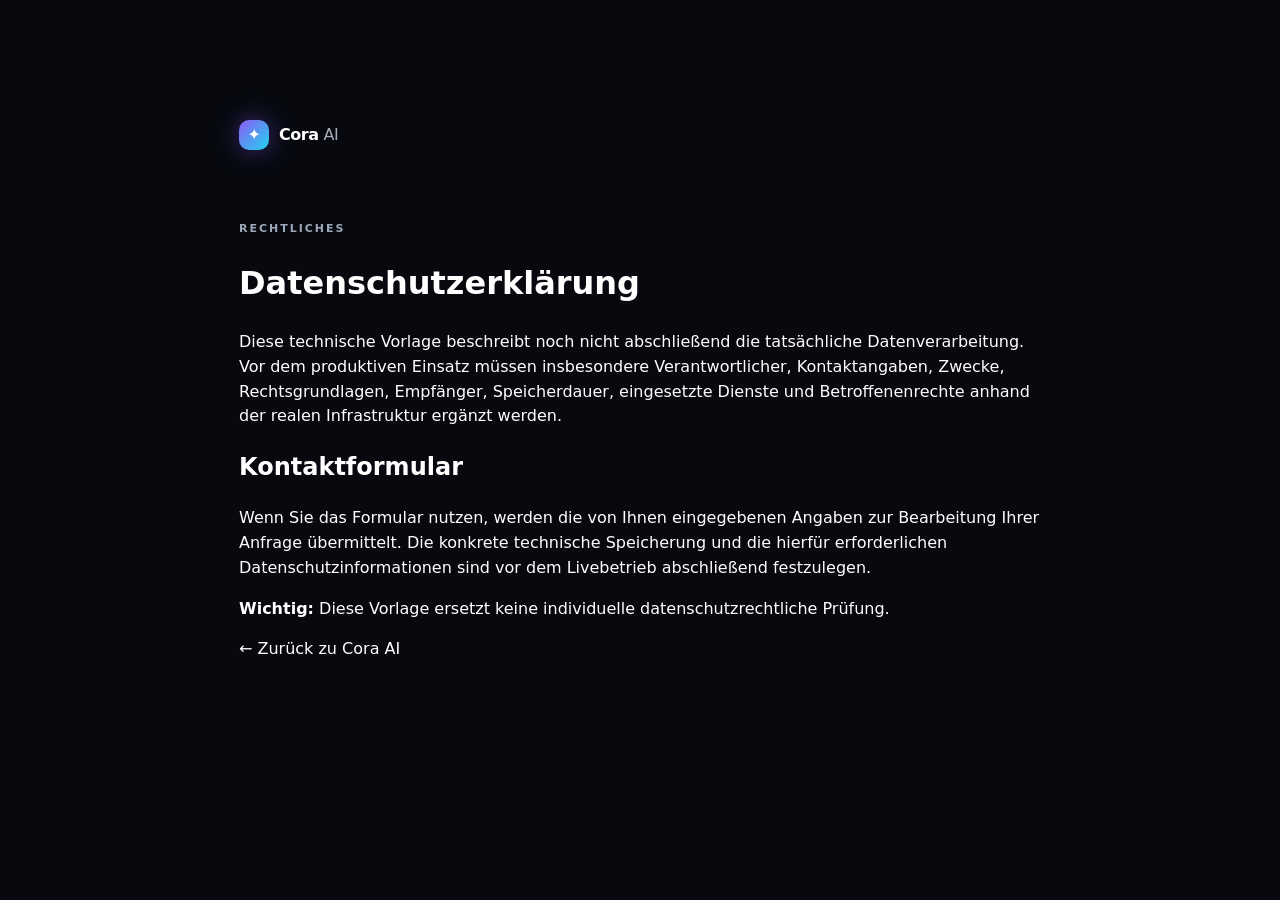
==== datenschutz.html @ 109e27de "Build Cora AI premium lead website" ====
<!doctype html><html lang="de"><head><meta charset="utf-8"><meta name="viewport" content="width=device-width,initial-scale=1"><title>Datenschutz — Cora AI</title><link rel="stylesheet" href="styles.css"></head><body><main class="section" style="color:#fff;max-width:850px"><a class="brand" href="index.html"><span class="brand-mark">✦</span><span>Cora <b>AI</b></span></a><div style="margin-top:70px"><div class="eyebrow">RECHTLICHES</div><h1>Datenschutzerklärung</h1><p>Diese technische Vorlage beschreibt noch nicht abschließend die tatsächliche Datenverarbeitung. Vor dem produktiven Einsatz müssen insbesondere Verantwortlicher, Kontaktangaben, Zwecke, Rechtsgrundlagen, Empfänger, Speicherdauer, eingesetzte Dienste und Betroffenenrechte anhand der realen Infrastruktur ergänzt werden.</p><h2>Kontaktformular</h2><p>Wenn Sie das Formular nutzen, werden die von Ihnen eingegebenen Angaben zur Bearbeitung Ihrer Anfrage übermittelt. Die konkrete technische Speicherung und die hierfür erforderlichen Datenschutzinformationen sind vor dem Livebetrieb abschließend festzulegen.</p><p><strong>Wichtig:</strong> Diese Vorlage ersetzt keine individuelle datenschutzrechtliche Prüfung.</p><p><a href="index.html">← Zurück zu Cora AI</a></p></div></main></body></html>
---- styles.css ----
:root{--bg:#07090f;--panel:#0d111a;--light:#f6f7f9;--text:#101217;--muted:#69707d;--white:#f8fafc;--purple:#7c5cff;--purple2:#a78bfa;--cyan:#22d3ee;--line:rgba(255,255,255,.1);--darkline:#e4e7ec;--radius:28px}*{box-sizing:border-box}html{scroll-behavior:smooth}body{margin:0;font-family:Inter,system-ui,sans-serif;color:var(--text);background:var(--bg);line-height:1.55}a{color:inherit;text-decoration:none}button,input,textarea,select{font:inherit}.ambient{position:fixed;width:520px;height:520px;border-radius:50%;filter:blur(120px);opacity:.16;pointer-events:none;z-index:-1}.ambient-a{background:#6d28d9;top:-260px;left:20%}.ambient-b{background:#0891b2;right:-300px;top:35%}.nav-wrap{position:fixed;top:18px;left:0;right:0;z-index:50;padding:0 20px}.nav{max-width:1180px;margin:auto;height:66px;border:1px solid rgba(255,255,255,.1);background:rgba(8,11,18,.72);backdrop-filter:blur(22px);border-radius:20px;padding:0 16px 0 20px;display:flex;align-items:center;justify-content:space-between;box-shadow:0 12px 40px rgba(0,0,0,.2)}.brand{display:flex;align-items:center;gap:10px;color:#fff;font-weight:700;letter-spacing:-.03em}.brand-mark{display:grid;place-items:center;width:30px;height:30px;border-radius:10px;background:linear-gradient(135deg,#8b5cf6,#22d3ee);color:#fff;box-shadow:0 0 24px rgba(124,92,255,.45)}.brand b{font-weight:400;color:#a5adbb}.nav-links{display:flex;gap:32px;color:#aab1bd;font-size:14px}.nav-links a:hover{color:#fff}.button{display:inline-flex;align-items:center;justify-content:center;gap:12px;border:0;border-radius:13px;padding:14px 20px;background:linear-gradient(135deg,#8b5cf6,#5b4cff);color:#fff;font-weight:600;cursor:pointer;box-shadow:0 8px 30px rgba(99,70,255,.25);transition:.2s transform,.2s box-shadow}.button:hover{transform:translateY(-2px);box-shadow:0 12px 35px rgba(99,70,255,.38)}.button-small{padding:10px 15px;font-size:13px}.button-ghost{background:transparent;border:1px solid rgba(255,255,255,.14);box-shadow:none}.button-dark{background:#11151e;box-shadow:none}.menu{display:none;background:none;border:0;color:#fff;font-size:24px}.mobile-nav{display:none;max-width:1180px;margin:8px auto 0;padding:15px;background:rgba(8,11,18,.94);border:1px solid var(--line);border-radius:18px}.mobile-nav a{display:block;color:#dbe1eb;padding:12px}.hero{min-height:850px;padding-top:175px;display:grid;grid-template-columns:1fr 1fr;gap:70px;align-items:center}.section{max-width:1180px;margin:auto;padding:120px 24px}.hero-copy{max-width:650px}.eyebrow{font-size:11px;font-weight:700;letter-spacing:.18em;color:#9ca7b7;margin-bottom:22px}.eyebrow.dark{color:#6b7280}.pulse{display:inline-block;width:7px;height:7px;border-radius:50%;background:#22d3ee;box-shadow:0 0 15px #22d3ee;margin-right:9px}.hero h1{font-size:clamp(48px,6.2vw,86px);line-height:.98;letter-spacing:-.065em;color:#f8fafc;margin:0}.hero h1 span,.section-intro h2 span,.dark-section h2 span,.security h2 span,.cta-section h2 span{background:linear-gradient(100deg,#fff 10%,#a78bfa 55%,#22d3ee);-webkit-background-clip:text;background-clip:text;color:transparent}.hero-lead{font-size:18px;color:#a9b1bf;max-width:610px;margin:28px 0}.cta-row{display:flex;gap:12px;flex-wrap:wrap}.micro-trust{display:flex;gap:12px;align-items:center;color:#707a8a;font-size:11px;margin-top:26px}.micro-trust i{width:3px;height:3px;border-radius:50%;background:#566070}.product-stage{position:relative;min-height:560px;display:grid;place-items:center}.browser{width:min(590px,100%);border:1px solid rgba(255,255,255,.14);border-radius:25px;background:#10141d;overflow:hidden;box-shadow:0 40px 100px rgba(0,0,0,.5),0 0 100px rgba(98,70,255,.1);transform:perspective(1200px) rotateY(-4deg) rotateX(2deg)}.browser-bar{height:44px;background:#151a24;border-bottom:1px solid var(--line);display:flex;align-items:center;gap:7px;padding:0 15px}.browser-bar>span{width:7px;height:7px;border-radius:50%;background:#596273}.browser-bar label{margin:auto;color:#6f7888;font-size:10px}.browser-bar em{font-size:7px;color:#34d399}.browser-body{height:490px;position:relative;background:radial-gradient(circle at 20% 20%,rgba(124,92,255,.12),transparent 35%),#0c1018}.site-placeholder{position:absolute;inset:0;padding:55px 38px;color:#e8ebf2}.site-placeholder small{font-size:8px;letter-spacing:.2em;color:#7f8999}.site-placeholder strong{display:block;font-size:35px;line-height:1.05;margin-top:20px;letter-spacing:-.05em}.site-placeholder p{color:#687385;font-size:12px}.chat-window{position:absolute;right:18px;bottom:18px;width:270px;background:#f9fafb;border-radius:18px;overflow:hidden;box-shadow:0 25px 50px rgba(0,0,0,.45)}.chat-head{height:55px;background:#fff;border-bottom:1px solid #e8eaf0;display:flex;align-items:center;padding:0 12px;gap:9px}.chat-head b{font-size:12px;display:block}.chat-head small{font-size:8px;color:#7c8492;display:block}.cora-avatar{width:29px;height:29px;border-radius:9px;display:grid;place-items:center;background:linear-gradient(135deg,#7c5cff,#06b6d4);color:#fff;font-size:12px}.online{margin-left:auto;width:7px;height:7px;border-radius:50%;background:#22c55e}.chat-body,.demo-messages{padding:13px;display:flex;flex-direction:column;gap:8px;min-height:190px}.msg{max-width:88%;padding:9px 11px;border-radius:11px;font-size:9px;line-height:1.45}.msg.cora{background:#f0efff;color:#29224c;align-self:flex-start}.msg.user{background:#111827;color:#fff;align-self:flex-end}.chat-input{margin:0 9px 9px;border:1px solid #e5e7eb;border-radius:10px;padding:8px 10px;color:#9aa1ad;font-size:8px}.chat-input span{float:right;color:#735cf8}.float-card{position:absolute;background:rgba(15,18,27,.9);border:1px solid rgba(255,255,255,.12);backdrop-filter:blur(15px);border-radius:15px;padding:11px 14px;color:#fff;box-shadow:0 15px 40px rgba(0,0,0,.25)}.float-card b,.float-card small{display:block}.float-card b{font-size:11px}.float-card small{font-size:8px;color:#8c96a6;margin-top:2px}.float-card span{position:absolute;right:9px;top:9px;color:#34d399;font-size:11px}.fc-one{left:-5px;bottom:110px}.fc-two{right:5px;top:80px}.ticker{height:72px;border-top:1px solid var(--line);border-bottom:1px solid var(--line);display:flex;align-items:center;justify-content:center;gap:30px;overflow:hidden;color:#798393;font-size:10px;letter-spacing:.14em;white-space:nowrap}.section-light{background:var(--light);max-width:none;padding-left:max(24px,calc((100vw - 1132px)/2));padding-right:max(24px,calc((100vw - 1132px)/2))}.section-intro{max-width:740px;margin-bottom:60px}.section-intro.center{text-align:center;margin-left:auto;margin-right:auto}.section-intro h2,.dark-section h2,.security h2,.cta-section h2{font-size:clamp(42px,5vw,68px);line-height:1.02;letter-spacing:-.06em;margin:0 0 22px}.section-intro p{font-size:17px;color:#6b7280;max-width:650px}.feature-grid{display:grid;grid-template-columns:repeat(3,1fr);gap:16px}.feature-card{background:#fff;border:1px solid #e6e8ed;border-radius:24px;padding:28px;min-height:245px;transition:.25s transform,.25s box-shadow}.feature-card:hover{transform:translateY(-5px);box-shadow:0 20px 50px rgba(20,25,35,.08)}.feature-large{grid-column:span 2}.feature-icon{width:38px;height:38px;border-radius:12px;background:#f0efff;color:#6952ee;display:grid;place-items:center;font-size:18px;margin-bottom:28px}.feature-card h3{margin:0 0 8px;font-size:18px;letter-spacing:-.03em}.feature-card p{margin:0;color:#717987;font-size:14px}.mini-chat{margin-top:30px;border-top:1px solid #eceef2;padding-top:16px;display:flex;gap:10px;align-items:center;font-size:10px;color:#89909c}.mini-purple{color:#654ff2}.dark-section{background:#07090f;color:#fff}.dark-section .section{text-align:center}.flow{display:grid;grid-template-columns:1fr 30px 1fr 30px 1fr 30px 1fr;align-items:center;margin-top:70px;text-align:left}.flow>div{border:1px solid var(--line);border-radius:20px;padding:25px;background:#0c1018;min-height:130px}.flow .active{border-color:rgba(124,92,255,.55);box-shadow:0 0 45px rgba(124,92,255,.12)}.flow small{display:block;color:#667080;font-size:10px}.flow b{display:block;font-size:17px;margin:12px 0 3px}.flow span{color:#737e8f;font-size:11px}.flow i{color:#566070;text-align:center;font-style:normal}.demo-box{background:#fff;border:1px solid #e3e6eb;border-radius:30px;display:grid;grid-template-columns:.8fr 1.2fr;overflow:hidden;box-shadow:0 30px 80px rgba(20,25,35,.08)}.demo-side{padding:50px;background:#0b0f17;color:#fff}.demo-label{font-size:10px;letter-spacing:.16em;color:#8d98a9}.demo-side h3{font-size:34px;letter-spacing:-.04em;margin:25px 0 10px}.demo-side p{color:#8892a2;font-size:14px}.presets{display:flex;flex-wrap:wrap;gap:8px;margin-top:30px}.presets button{background:#111722;border:1px solid #252d3a;color:#cdd3dd;border-radius:10px;padding:9px 11px;font-size:11px;cursor:pointer}.presets button:hover{border-color:#725cff}.demo-chat{display:flex;flex-direction:column;min-height:430px}.demo-chat .chat-head{height:70px}.demo-messages{flex:1;padding:25px}.demo-messages .msg{font-size:12px}.demo-chat form{display:flex;gap:8px;padding:15px;border-top:1px solid #e8eaf0}.demo-chat input{flex:1;border:1px solid #e0e3e8;border-radius:12px;padding:12px;outline:none}.demo-chat form button{border:0;border-radius:12px;background:#6c3cff;color:#fff;width:46px;cursor:pointer}.industry-grid{display:grid;grid-template-columns:repeat(4,1fr);border-top:1px solid #ddd}.industry-grid article{padding:28px 20px 28px 0;border-right:1px solid #ddd;margin-right:20px}.industry-grid article:last-child{border-right:0}.industry-grid span{font-size:10px;color:#8a919d}.industry-grid h3{font-size:17px;margin:40px 0 10px;letter-spacing:-.03em}.industry-grid p{font-size:13px;color:#737b87}.security{background:#eef0f5;max-width:none;padding-left:max(24px,calc((100vw - 1132px)/2));padding-right:max(24px,calc((100vw - 1132px)/2))}.security-panel{background:#090c13;border-radius:32px;color:#fff;padding:70px;display:grid;grid-template-columns:1fr 1fr;gap:80px;overflow:hidden;position:relative}.security-panel:after{content:"";position:absolute;width:400px;height:400px;background:#6949ff;filter:blur(150px);opacity:.14;right:-120px;bottom:-180px}.security h2{font-size:55px}.security p{color:#8c96a5;max-width:540px}.security-list{position:relative;z-index:1}.security-list div{display:grid;grid-template-columns:40px 1fr;column-gap:15px;border-bottom:1px solid var(--line);padding:18px 0}.security-list b{grid-row:span 2;color:#687384;font-size:10px}.security-list strong{font-size:14px}.security-list span{font-size:11px;color:#7e8999;margin-top:3px}.pricing-grid{display:grid;grid-template-columns:repeat(3,1fr);gap:16px}.price-card{position:relative;background:#fff;border:1px solid #e1e4e9;border-radius:25px;padding:30px;min-height:570px;display:flex;flex-direction:column}.price-card.featured{border-color:#7c5cff;box-shadow:0 20px 60px rgba(102,78,230,.12)}.popular{position:absolute;top:0;right:22px;transform:translateY(-50%);background:#6c3cff;color:#fff;border-radius:999px;padding:6px 10px;font-size:9px;font-weight:700;letter-spacing:.08em}.price-top{display:flex;justify-content:space-between;font-size:11px;font-weight:700;letter-spacing:.08em}.price-top em{font-style:normal;color:#8c94a1;font-size:9px}.price-card h3{font-size:20px;line-height:1.25;letter-spacing:-.04em;min-height:75px}.price{margin-top:22px}.price strong{font-size:40px;letter-spacing:-.05em}.price small{color:#78808d}.price.custom{font-size:30px;font-weight:700;margin-top:22px;letter-spacing:-.04em}.setup{font-size:11px;color:#777f8d;min-height:25px}.price-card ul{list-style:none;padding:10px 0 0;margin:0 0 30px;border-top:1px solid #eceef1;flex:1}.price-card li{font-size:12px;padding:7px 0;color:#5f6774}.price-card li:before{content:"✓";color:#6c3cff;margin-right:9px}.price-card .button{width:100%}.faq-section{max-width:none;padding-left:max(24px,calc((100vw - 850px)/2));padding-right:max(24px,calc((100vw - 850px)/2));background:#fff}.faq-list{border-top:1px solid #ddd}.faq-list details{border-bottom:1px solid #ddd}.faq-list summary{list-style:none;cursor:pointer;padding:23px 0;font-size:16px;font-weight:600;display:flex;justify-content:space-between}.faq-list summary::-webkit-details-marker{display:none}.faq-list summary span{font-weight:400;color:#7b8491}.faq-list p{max-width:700px;color:#69717d;font-size:14px;padding:0 0 24px;margin:0}.cta-section{padding:120px 24px;background:radial-gradient(circle at 50% 20%,rgba(124,92,255,.18),transparent 35%),#080b12;color:#fff}.cta-inner{max-width:850px;margin:auto;text-align:center}.cta-section p{color:#8e98a7;max-width:620px;margin:0 auto 35px}.lead-form{text-align:left;background:rgba(255,255,255,.045);border:1px solid var(--line);border-radius:28px;padding:28px;margin-top:45px}.form-grid{display:grid;grid-template-columns:1fr 1fr;gap:14px}.lead-form label{display:block;color:#b7bfcb;font-size:11px;font-weight:600}.lead-form input,.lead-form textarea,.lead-form select{width:100%;margin-top:7px;background:#0b0f17;border:1px solid #242b38;color:#fff;border-radius:11px;padding:12px;outline:none}.lead-form input:focus,.lead-form textarea:focus,.lead-form select:focus{border-color:#725cff}.lead-form textarea{resize:vertical}.lead-form>label{margin-top:14px}.form-bottom{display:flex;align-items:center;gap:18px;margin-top:18px}.form-bottom small{color:#727c8d;font-size:10px}.form-status{font-size:12px;margin:15px 0 0}.form-status.success{color:#5ee0a0}.form-status.error{color:#ff8b8b}footer{background:#07090f;color:#fff;border-top:1px solid var(--line);padding:60px 24px 25px}.footer-main,.footer-bottom{max-width:1132px;margin:auto}.footer-main{display:flex;justify-content:space-between;gap:50px}.footer-main p{color:#737d8c;font-size:12px;margin-top:18px}.footer-links{display:flex;gap:80px}.footer-links div{display:flex;flex-direction:column;gap:9px}.footer-links b{font-size:11px;color:#fff;margin-bottom:6px}.footer-links a{font-size:11px;color:#778190}.footer-bottom{border-top:1px solid var(--line);margin-top:55px;padding-top:18px;display:flex;justify-content:space-between;color:#606a79;font-size:10px}.stage-orbit{position:absolute;border:1px solid rgba(124,92,255,.15);border-radius:50%;width:570px;height:570px}.orbit-2{width:410px;height:410px;border-color:rgba(34,211,238,.08)}@media(max-width:900px){.nav-links,.nav>.button-small{display:none}.menu{display:block}.mobile-nav.open{display:block}.hero{grid-template-columns:1fr;padding-top:145px;gap:30px}.product-stage{min-height:500px}.feature-grid,.pricing-grid{grid-template-columns:1fr 1fr}.feature-large{grid-column:span 2}.flow{grid-template-columns:1fr 1fr;gap:12px}.flow i{display:none}.security-panel{grid-template-columns:1fr;padding:45px;gap:35px}.industry-grid{grid-template-columns:1fr 1fr}.demo-box{grid-template-columns:1fr}.footer-main{flex-direction:column}.footer-links{gap:50px}}@media(max-width:600px){.nav-wrap{top:10px;padding:0 10px}.nav{height:58px}.section{padding-top:80px;padding-bottom:80px}.hero{padding-top:125px;min-height:auto}.hero h1{font-size:48px}.hero-lead{font-size:16px}.micro-trust{flex-wrap:wrap}.product-stage{min-height:430px}.browser{transform:none}.browser-body{height:390px}.site-placeholder{padding:35px 22px}.site-placeholder strong{font-size:25px}.chat-window{width:220px;right:10px;bottom:10px}.float-card{display:none}.feature-grid,.pricing-grid,.industry-grid{grid-template-columns:1fr}.feature-large{grid-column:span 1}.flow{grid-template-columns:1fr}.flow>div{min-height:100px}.security-panel{padding:30px;border-radius:24px}.security h2{font-size:42px}.demo-side{padding:30px}.form-grid{grid-template-columns:1fr}.form-bottom{align-items:flex-start;flex-direction:column}.footer-links{display:grid;grid-template-columns:1fr 1fr;gap:30px}.footer-bottom{gap:20px;flex-direction:column}.ticker{justify-content:flex-start}.section-intro h2{font-size:43px}.price-card{min-height:530px}}
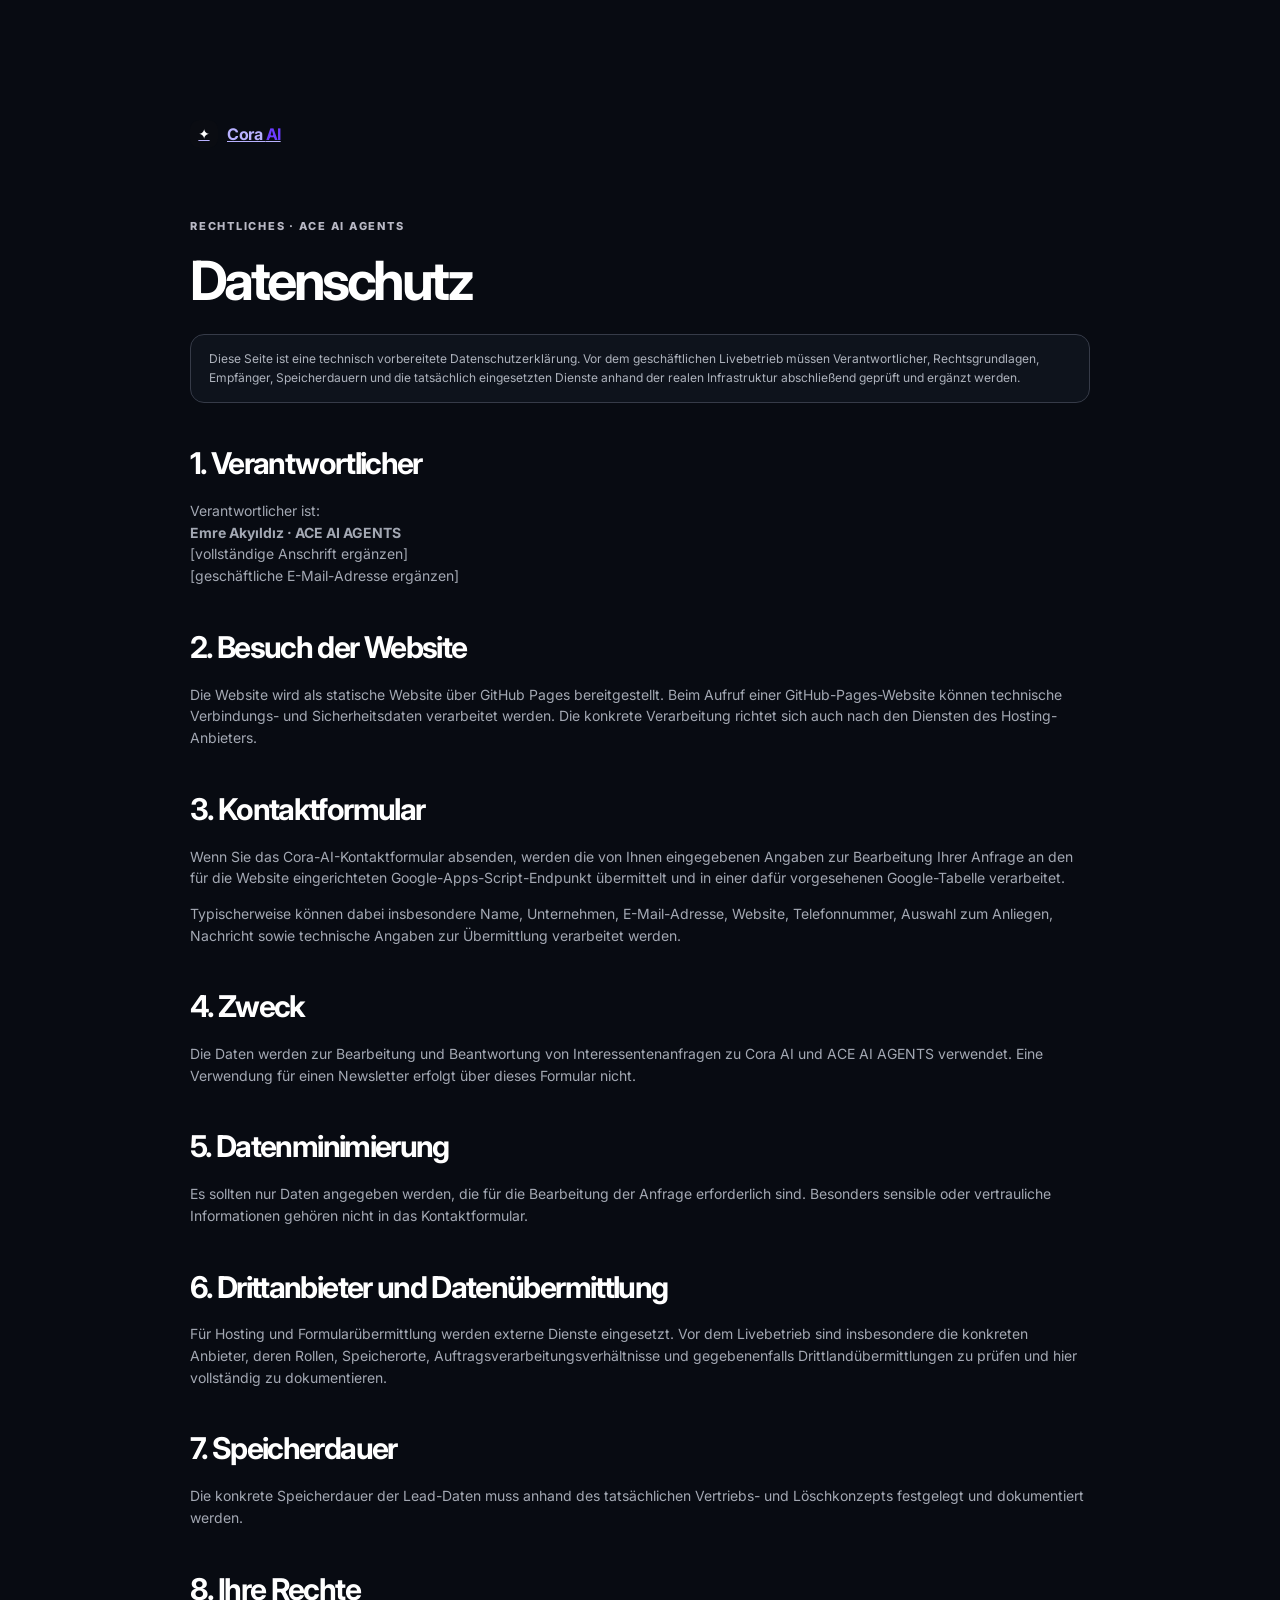
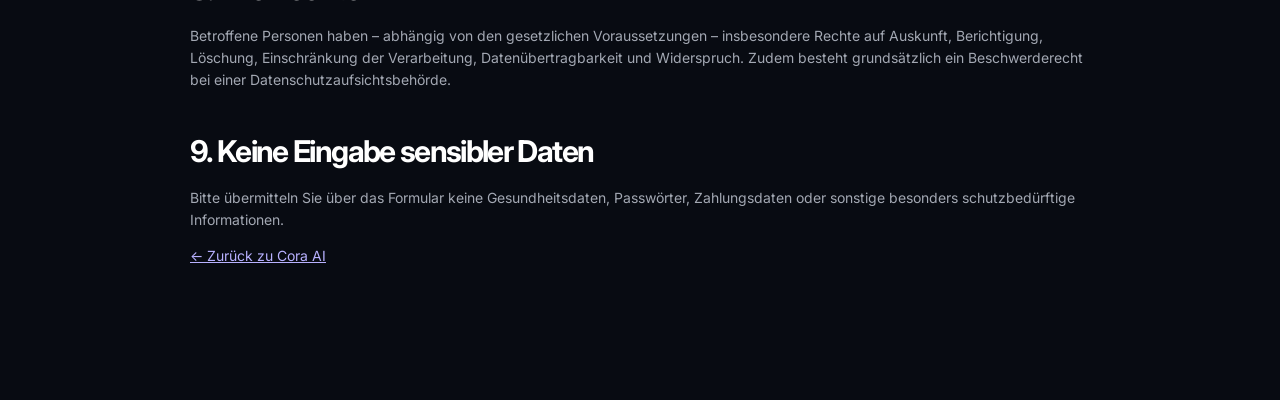
==== commit 698bfee0: "Strengthen legal information pages" ====
--- a/datenschutz.html
+++ b/datenschutz.html
@@ -1 +1 @@
-<!doctype html><html lang="de"><head><meta charset="utf-8"><meta name="viewport" content="width=device-width,initial-scale=1"><title>Datenschutz — Cora AI</title><link rel="stylesheet" href="styles.css"></head><body><main class="section" style="color:#fff;max-width:850px"><a class="brand" href="index.html"><span class="brand-mark">✦</span><span>Cora <b>AI</b></span></a><div style="margin-top:70px"><div class="eyebrow">RECHTLICHES</div><h1>Datenschutzerklärung</h1><p>Diese technische Vorlage beschreibt noch nicht abschließend die tatsächliche Datenverarbeitung. Vor dem produktiven Einsatz müssen insbesondere Verantwortlicher, Kontaktangaben, Zwecke, Rechtsgrundlagen, Empfänger, Speicherdauer, eingesetzte Dienste und Betroffenenrechte anhand der realen Infrastruktur ergänzt werden.</p><h2>Kontaktformular</h2><p>Wenn Sie das Formular nutzen, werden die von Ihnen eingegebenen Angaben zur Bearbeitung Ihrer Anfrage übermittelt. Die konkrete technische Speicherung und die hierfür erforderlichen Datenschutzinformationen sind vor dem Livebetrieb abschließend festzulegen.</p><p><strong>Wichtig:</strong> Diese Vorlage ersetzt keine individuelle datenschutzrechtliche Prüfung.</p><p><a href="index.html">← Zurück zu Cora AI</a></p></div></main></body></html>+<!doctype html><html lang="de"><head><meta charset="utf-8"><meta name="viewport" content="width=device-width,initial-scale=1"><meta name="robots" content="noindex"><title>Datenschutz — Cora AI</title><link rel="stylesheet" href="styles.css"></head><body class="legal-page"><main class="section"><a class="brand" href="index.html"><span class="brand-mark">✦</span><span>Cora <b>AI</b></span></a><div style="margin-top:70px"><div class="eyebrow">RECHTLICHES · ACE AI AGENTS</div><h1>Datenschutz</h1><div class="notice">Diese Seite ist eine technisch vorbereitete Datenschutzerklärung. Vor dem geschäftlichen Livebetrieb müssen Verantwortlicher, Rechtsgrundlagen, Empfänger, Speicherdauern und die tatsächlich eingesetzten Dienste anhand der realen Infrastruktur abschließend geprüft und ergänzt werden.</div><h2>1. Verantwortlicher</h2><p>Verantwortlicher ist:<br><strong>Emre Akyıldız · ACE AI AGENTS</strong><br>[vollständige Anschrift ergänzen]<br>[geschäftliche E-Mail-Adresse ergänzen]</p><h2>2. Besuch der Website</h2><p>Die Website wird als statische Website über GitHub Pages bereitgestellt. Beim Aufruf einer GitHub-Pages-Website können technische Verbindungs- und Sicherheitsdaten verarbeitet werden. Die konkrete Verarbeitung richtet sich auch nach den Diensten des Hosting-Anbieters.</p><h2>3. Kontaktformular</h2><p>Wenn Sie das Cora-AI-Kontaktformular absenden, werden die von Ihnen eingegebenen Angaben zur Bearbeitung Ihrer Anfrage an den für die Website eingerichteten Google-Apps-Script-Endpunkt übermittelt und in einer dafür vorgesehenen Google-Tabelle verarbeitet.</p><p>Typischerweise können dabei insbesondere Name, Unternehmen, E-Mail-Adresse, Website, Telefonnummer, Auswahl zum Anliegen, Nachricht sowie technische Angaben zur Übermittlung verarbeitet werden.</p><h2>4. Zweck</h2><p>Die Daten werden zur Bearbeitung und Beantwortung von Interessentenanfragen zu Cora AI und ACE AI AGENTS verwendet. Eine Verwendung für einen Newsletter erfolgt über dieses Formular nicht.</p><h2>5. Datenminimierung</h2><p>Es sollten nur Daten angegeben werden, die für die Bearbeitung der Anfrage erforderlich sind. Besonders sensible oder vertrauliche Informationen gehören nicht in das Kontaktformular.</p><h2>6. Drittanbieter und Datenübermittlung</h2><p>Für Hosting und Formularübermittlung werden externe Dienste eingesetzt. Vor dem Livebetrieb sind insbesondere die konkreten Anbieter, deren Rollen, Speicherorte, Auftragsverarbeitungsverhältnisse und gegebenenfalls Drittlandübermittlungen zu prüfen und hier vollständig zu dokumentieren.</p><h2>7. Speicherdauer</h2><p>Die konkrete Speicherdauer der Lead-Daten muss anhand des tatsächlichen Vertriebs- und Löschkonzepts festgelegt und dokumentiert werden.</p><h2>8. Ihre Rechte</h2><p>Betroffene Personen haben – abhängig von den gesetzlichen Voraussetzungen – insbesondere Rechte auf Auskunft, Berichtigung, Löschung, Einschränkung der Verarbeitung, Datenübertragbarkeit und Widerspruch. Zudem besteht grundsätzlich ein Beschwerderecht bei einer Datenschutzaufsichtsbehörde.</p><h2>9. Keine Eingabe sensibler Daten</h2><p>Bitte übermitteln Sie über das Formular keine Gesundheitsdaten, Passwörter, Zahlungsdaten oder sonstige besonders schutzbedürftige Informationen.</p><p><a href="index.html">← Zurück zu Cora AI</a></p></div></main></body></html>
--- a/styles.css
+++ b/styles.css
@@ -1 +1,6 @@
-:root{--bg:#07090f;--panel:#0d111a;--light:#f6f7f9;--text:#101217;--muted:#69707d;--white:#f8fafc;--purple:#7c5cff;--purple2:#a78bfa;--cyan:#22d3ee;--line:rgba(255,255,255,.1);--darkline:#e4e7ec;--radius:28px}*{box-sizing:border-box}html{scroll-behavior:smooth}body{margin:0;font-family:Inter,system-ui,sans-serif;color:var(--text);background:var(--bg);line-height:1.55}a{color:inherit;text-decoration:none}button,input,textarea,select{font:inherit}.ambient{position:fixed;width:520px;height:520px;border-radius:50%;filter:blur(120px);opacity:.16;pointer-events:none;z-index:-1}.ambient-a{background:#6d28d9;top:-260px;left:20%}.ambient-b{background:#0891b2;right:-300px;top:35%}.nav-wrap{position:fixed;top:18px;left:0;right:0;z-index:50;padding:0 20px}.nav{max-width:1180px;margin:auto;height:66px;border:1px solid rgba(255,255,255,.1);background:rgba(8,11,18,.72);backdrop-filter:blur(22px);border-radius:20px;padding:0 16px 0 20px;display:flex;align-items:center;justify-content:space-between;box-shadow:0 12px 40px rgba(0,0,0,.2)}.brand{display:flex;align-items:center;gap:10px;color:#fff;font-weight:700;letter-spacing:-.03em}.brand-mark{display:grid;place-items:center;width:30px;height:30px;border-radius:10px;background:linear-gradient(135deg,#8b5cf6,#22d3ee);color:#fff;box-shadow:0 0 24px rgba(124,92,255,.45)}.brand b{font-weight:400;color:#a5adbb}.nav-links{display:flex;gap:32px;color:#aab1bd;font-size:14px}.nav-links a:hover{color:#fff}.button{display:inline-flex;align-items:center;justify-content:center;gap:12px;border:0;border-radius:13px;padding:14px 20px;background:linear-gradient(135deg,#8b5cf6,#5b4cff);color:#fff;font-weight:600;cursor:pointer;box-shadow:0 8px 30px rgba(99,70,255,.25);transition:.2s transform,.2s box-shadow}.button:hover{transform:translateY(-2px);box-shadow:0 12px 35px rgba(99,70,255,.38)}.button-small{padding:10px 15px;font-size:13px}.button-ghost{background:transparent;border:1px solid rgba(255,255,255,.14);box-shadow:none}.button-dark{background:#11151e;box-shadow:none}.menu{display:none;background:none;border:0;color:#fff;font-size:24px}.mobile-nav{display:none;max-width:1180px;margin:8px auto 0;padding:15px;background:rgba(8,11,18,.94);border:1px solid var(--line);border-radius:18px}.mobile-nav a{display:block;color:#dbe1eb;padding:12px}.hero{min-height:850px;padding-top:175px;display:grid;grid-template-columns:1fr 1fr;gap:70px;align-items:center}.section{max-width:1180px;margin:auto;padding:120px 24px}.hero-copy{max-width:650px}.eyebrow{font-size:11px;font-weight:700;letter-spacing:.18em;color:#9ca7b7;margin-bottom:22px}.eyebrow.dark{color:#6b7280}.pulse{display:inline-block;width:7px;height:7px;border-radius:50%;background:#22d3ee;box-shadow:0 0 15px #22d3ee;margin-right:9px}.hero h1{font-size:clamp(48px,6.2vw,86px);line-height:.98;letter-spacing:-.065em;color:#f8fafc;margin:0}.hero h1 span,.section-intro h2 span,.dark-section h2 span,.security h2 span,.cta-section h2 span{background:linear-gradient(100deg,#fff 10%,#a78bfa 55%,#22d3ee);-webkit-background-clip:text;background-clip:text;color:transparent}.hero-lead{font-size:18px;color:#a9b1bf;max-width:610px;margin:28px 0}.cta-row{display:flex;gap:12px;flex-wrap:wrap}.micro-trust{display:flex;gap:12px;align-items:center;color:#707a8a;font-size:11px;margin-top:26px}.micro-trust i{width:3px;height:3px;border-radius:50%;background:#566070}.product-stage{position:relative;min-height:560px;display:grid;place-items:center}.browser{width:min(590px,100%);border:1px solid rgba(255,255,255,.14);border-radius:25px;background:#10141d;overflow:hidden;box-shadow:0 40px 100px rgba(0,0,0,.5),0 0 100px rgba(98,70,255,.1);transform:perspective(1200px) rotateY(-4deg) rotateX(2deg)}.browser-bar{height:44px;background:#151a24;border-bottom:1px solid var(--line);display:flex;align-items:center;gap:7px;padding:0 15px}.browser-bar>span{width:7px;height:7px;border-radius:50%;background:#596273}.browser-bar label{margin:auto;color:#6f7888;font-size:10px}.browser-bar em{font-size:7px;color:#34d399}.browser-body{height:490px;position:relative;background:radial-gradient(circle at 20% 20%,rgba(124,92,255,.12),transparent 35%),#0c1018}.site-placeholder{position:absolute;inset:0;padding:55px 38px;color:#e8ebf2}.site-placeholder small{font-size:8px;letter-spacing:.2em;color:#7f8999}.site-placeholder strong{display:block;font-size:35px;line-height:1.05;margin-top:20px;letter-spacing:-.05em}.site-placeholder p{color:#687385;font-size:12px}.chat-window{position:absolute;right:18px;bottom:18px;width:270px;background:#f9fafb;border-radius:18px;overflow:hidden;box-shadow:0 25px 50px rgba(0,0,0,.45)}.chat-head{height:55px;background:#fff;border-bottom:1px solid #e8eaf0;display:flex;align-items:center;padding:0 12px;gap:9px}.chat-head b{font-size:12px;display:block}.chat-head small{font-size:8px;color:#7c8492;display:block}.cora-avatar{width:29px;height:29px;border-radius:9px;display:grid;place-items:center;background:linear-gradient(135deg,#7c5cff,#06b6d4);color:#fff;font-size:12px}.online{margin-left:auto;width:7px;height:7px;border-radius:50%;background:#22c55e}.chat-body,.demo-messages{padding:13px;display:flex;flex-direction:column;gap:8px;min-height:190px}.msg{max-width:88%;padding:9px 11px;border-radius:11px;font-size:9px;line-height:1.45}.msg.cora{background:#f0efff;color:#29224c;align-self:flex-start}.msg.user{background:#111827;color:#fff;align-self:flex-end}.chat-input{margin:0 9px 9px;border:1px solid #e5e7eb;border-radius:10px;padding:8px 10px;color:#9aa1ad;font-size:8px}.chat-input span{float:right;color:#735cf8}.float-card{position:absolute;background:rgba(15,18,27,.9);border:1px solid rgba(255,255,255,.12);backdrop-filter:blur(15px);border-radius:15px;padding:11px 14px;color:#fff;box-shadow:0 15px 40px rgba(0,0,0,.25)}.float-card b,.float-card small{display:block}.float-card b{font-size:11px}.float-card small{font-size:8px;color:#8c96a6;margin-top:2px}.float-card span{position:absolute;right:9px;top:9px;color:#34d399;font-size:11px}.fc-one{left:-5px;bottom:110px}.fc-two{right:5px;top:80px}.ticker{height:72px;border-top:1px solid var(--line);border-bottom:1px solid var(--line);display:flex;align-items:center;justify-content:center;gap:30px;overflow:hidden;color:#798393;font-size:10px;letter-spacing:.14em;white-space:nowrap}.section-light{background:var(--light);max-width:none;padding-left:max(24px,calc((100vw - 1132px)/2));padding-right:max(24px,calc((100vw - 1132px)/2))}.section-intro{max-width:740px;margin-bottom:60px}.section-intro.center{text-align:center;margin-left:auto;margin-right:auto}.section-intro h2,.dark-section h2,.security h2,.cta-section h2{font-size:clamp(42px,5vw,68px);line-height:1.02;letter-spacing:-.06em;margin:0 0 22px}.section-intro p{font-size:17px;color:#6b7280;max-width:650px}.feature-grid{display:grid;grid-template-columns:repeat(3,1fr);gap:16px}.feature-card{background:#fff;border:1px solid #e6e8ed;border-radius:24px;padding:28px;min-height:245px;transition:.25s transform,.25s box-shadow}.feature-card:hover{transform:translateY(-5px);box-shadow:0 20px 50px rgba(20,25,35,.08)}.feature-large{grid-column:span 2}.feature-icon{width:38px;height:38px;border-radius:12px;background:#f0efff;color:#6952ee;display:grid;place-items:center;font-size:18px;margin-bottom:28px}.feature-card h3{margin:0 0 8px;font-size:18px;letter-spacing:-.03em}.feature-card p{margin:0;color:#717987;font-size:14px}.mini-chat{margin-top:30px;border-top:1px solid #eceef2;padding-top:16px;display:flex;gap:10px;align-items:center;font-size:10px;color:#89909c}.mini-purple{color:#654ff2}.dark-section{background:#07090f;color:#fff}.dark-section .section{text-align:center}.flow{display:grid;grid-template-columns:1fr 30px 1fr 30px 1fr 30px 1fr;align-items:center;margin-top:70px;text-align:left}.flow>div{border:1px solid var(--line);border-radius:20px;padding:25px;background:#0c1018;min-height:130px}.flow .active{border-color:rgba(124,92,255,.55);box-shadow:0 0 45px rgba(124,92,255,.12)}.flow small{display:block;color:#667080;font-size:10px}.flow b{display:block;font-size:17px;margin:12px 0 3px}.flow span{color:#737e8f;font-size:11px}.flow i{color:#566070;text-align:center;font-style:normal}.demo-box{background:#fff;border:1px solid #e3e6eb;border-radius:30px;display:grid;grid-template-columns:.8fr 1.2fr;overflow:hidden;box-shadow:0 30px 80px rgba(20,25,35,.08)}.demo-side{padding:50px;background:#0b0f17;color:#fff}.demo-label{font-size:10px;letter-spacing:.16em;color:#8d98a9}.demo-side h3{font-size:34px;letter-spacing:-.04em;margin:25px 0 10px}.demo-side p{color:#8892a2;font-size:14px}.presets{display:flex;flex-wrap:wrap;gap:8px;margin-top:30px}.presets button{background:#111722;border:1px solid #252d3a;color:#cdd3dd;border-radius:10px;padding:9px 11px;font-size:11px;cursor:pointer}.presets button:hover{border-color:#725cff}.demo-chat{display:flex;flex-direction:column;min-height:430px}.demo-chat .chat-head{height:70px}.demo-messages{flex:1;padding:25px}.demo-messages .msg{font-size:12px}.demo-chat form{display:flex;gap:8px;padding:15px;border-top:1px solid #e8eaf0}.demo-chat input{flex:1;border:1px solid #e0e3e8;border-radius:12px;padding:12px;outline:none}.demo-chat form button{border:0;border-radius:12px;background:#6c3cff;color:#fff;width:46px;cursor:pointer}.industry-grid{display:grid;grid-template-columns:repeat(4,1fr);border-top:1px solid #ddd}.industry-grid article{padding:28px 20px 28px 0;border-right:1px solid #ddd;margin-right:20px}.industry-grid article:last-child{border-right:0}.industry-grid span{font-size:10px;color:#8a919d}.industry-grid h3{font-size:17px;margin:40px 0 10px;letter-spacing:-.03em}.industry-grid p{font-size:13px;color:#737b87}.security{background:#eef0f5;max-width:none;padding-left:max(24px,calc((100vw - 1132px)/2));padding-right:max(24px,calc((100vw - 1132px)/2))}.security-panel{background:#090c13;border-radius:32px;color:#fff;padding:70px;display:grid;grid-template-columns:1fr 1fr;gap:80px;overflow:hidden;position:relative}.security-panel:after{content:"";position:absolute;width:400px;height:400px;background:#6949ff;filter:blur(150px);opacity:.14;right:-120px;bottom:-180px}.security h2{font-size:55px}.security p{color:#8c96a5;max-width:540px}.security-list{position:relative;z-index:1}.security-list div{display:grid;grid-template-columns:40px 1fr;column-gap:15px;border-bottom:1px solid var(--line);padding:18px 0}.security-list b{grid-row:span 2;color:#687384;font-size:10px}.security-list strong{font-size:14px}.security-list span{font-size:11px;color:#7e8999;margin-top:3px}.pricing-grid{display:grid;grid-template-columns:repeat(3,1fr);gap:16px}.price-card{position:relative;background:#fff;border:1px solid #e1e4e9;border-radius:25px;padding:30px;min-height:570px;display:flex;flex-direction:column}.price-card.featured{border-color:#7c5cff;box-shadow:0 20px 60px rgba(102,78,230,.12)}.popular{position:absolute;top:0;right:22px;transform:translateY(-50%);background:#6c3cff;color:#fff;border-radius:999px;padding:6px 10px;font-size:9px;font-weight:700;letter-spacing:.08em}.price-top{display:flex;justify-content:space-between;font-size:11px;font-weight:700;letter-spacing:.08em}.price-top em{font-style:normal;color:#8c94a1;font-size:9px}.price-card h3{font-size:20px;line-height:1.25;letter-spacing:-.04em;min-height:75px}.price{margin-top:22px}.price strong{font-size:40px;letter-spacing:-.05em}.price small{color:#78808d}.price.custom{font-size:30px;font-weight:700;margin-top:22px;letter-spacing:-.04em}.setup{font-size:11px;color:#777f8d;min-height:25px}.price-card ul{list-style:none;padding:10px 0 0;margin:0 0 30px;border-top:1px solid #eceef1;flex:1}.price-card li{font-size:12px;padding:7px 0;color:#5f6774}.price-card li:before{content:"✓";color:#6c3cff;margin-right:9px}.price-card .button{width:100%}.faq-section{max-width:none;padding-left:max(24px,calc((100vw - 850px)/2));padding-right:max(24px,calc((100vw - 850px)/2));background:#fff}.faq-list{border-top:1px solid #ddd}.faq-list details{border-bottom:1px solid #ddd}.faq-list summary{list-style:none;cursor:pointer;padding:23px 0;font-size:16px;font-weight:600;display:flex;justify-content:space-between}.faq-list summary::-webkit-details-marker{display:none}.faq-list summary span{font-weight:400;color:#7b8491}.faq-list p{max-width:700px;color:#69717d;font-size:14px;padding:0 0 24px;margin:0}.cta-section{padding:120px 24px;background:radial-gradient(circle at 50% 20%,rgba(124,92,255,.18),transparent 35%),#080b12;color:#fff}.cta-inner{max-width:850px;margin:auto;text-align:center}.cta-section p{color:#8e98a7;max-width:620px;margin:0 auto 35px}.lead-form{text-align:left;background:rgba(255,255,255,.045);border:1px solid var(--line);border-radius:28px;padding:28px;margin-top:45px}.form-grid{display:grid;grid-template-columns:1fr 1fr;gap:14px}.lead-form label{display:block;color:#b7bfcb;font-size:11px;font-weight:600}.lead-form input,.lead-form textarea,.lead-form select{width:100%;margin-top:7px;background:#0b0f17;border:1px solid #242b38;color:#fff;border-radius:11px;padding:12px;outline:none}.lead-form input:focus,.lead-form textarea:focus,.lead-form select:focus{border-color:#725cff}.lead-form textarea{resize:vertical}.lead-form>label{margin-top:14px}.form-bottom{display:flex;align-items:center;gap:18px;margin-top:18px}.form-bottom small{color:#727c8d;font-size:10px}.form-status{font-size:12px;margin:15px 0 0}.form-status.success{color:#5ee0a0}.form-status.error{color:#ff8b8b}footer{background:#07090f;color:#fff;border-top:1px solid var(--line);padding:60px 24px 25px}.footer-main,.footer-bottom{max-width:1132px;margin:auto}.footer-main{display:flex;justify-content:space-between;gap:50px}.footer-main p{color:#737d8c;font-size:12px;margin-top:18px}.footer-links{display:flex;gap:80px}.footer-links div{display:flex;flex-direction:column;gap:9px}.footer-links b{font-size:11px;color:#fff;margin-bottom:6px}.footer-links a{font-size:11px;color:#778190}.footer-bottom{border-top:1px solid var(--line);margin-top:55px;padding-top:18px;display:flex;justify-content:space-between;color:#606a79;font-size:10px}.stage-orbit{position:absolute;border:1px solid rgba(124,92,255,.15);border-radius:50%;width:570px;height:570px}.orbit-2{width:410px;height:410px;border-color:rgba(34,211,238,.08)}@media(max-width:900px){.nav-links,.nav>.button-small{display:none}.menu{display:block}.mobile-nav.open{display:block}.hero{grid-template-columns:1fr;padding-top:145px;gap:30px}.product-stage{min-height:500px}.feature-grid,.pricing-grid{grid-template-columns:1fr 1fr}.feature-large{grid-column:span 2}.flow{grid-template-columns:1fr 1fr;gap:12px}.flow i{display:none}.security-panel{grid-template-columns:1fr;padding:45px;gap:35px}.industry-grid{grid-template-columns:1fr 1fr}.demo-box{grid-template-columns:1fr}.footer-main{flex-direction:column}.footer-links{gap:50px}}@media(max-width:600px){.nav-wrap{top:10px;padding:0 10px}.nav{height:58px}.section{padding-top:80px;padding-bottom:80px}.hero{padding-top:125px;min-height:auto}.hero h1{font-size:48px}.hero-lead{font-size:16px}.micro-trust{flex-wrap:wrap}.product-stage{min-height:430px}.browser{transform:none}.browser-body{height:390px}.site-placeholder{padding:35px 22px}.site-placeholder strong{font-size:25px}.chat-window{width:220px;right:10px;bottom:10px}.float-card{display:none}.feature-grid,.pricing-grid,.industry-grid{grid-template-columns:1fr}.feature-large{grid-column:span 1}.flow{grid-template-columns:1fr}.flow>div{min-height:100px}.security-panel{padding:30px;border-radius:24px}.security h2{font-size:42px}.demo-side{padding:30px}.form-grid{grid-template-columns:1fr}.form-bottom{align-items:flex-start;flex-direction:column}.footer-links{display:grid;grid-template-columns:1fr 1fr;gap:30px}.footer-bottom{gap:20px;flex-direction:column}.ticker{justify-content:flex-start}.section-intro h2{font-size:43px}.price-card{min-height:530px}}
+@import url('https://fonts.googleapis.com/css2?family=Inter:wght@400;500;600;700;800&display=swap');
+:root{--bg:#07090f;--panel:#0d111a;--text:#0b0d12;--muted:#626977;--line:#e8e9ee;--purple:#6c3cff;--purple2:#4c21d5;--white:#fff;--radius:24px;--shadow:0 20px 60px rgba(16,18,30,.10)}
+*{box-sizing:border-box}html{scroll-behavior:smooth}body{margin:0;font-family:Inter,system-ui,-apple-system,BlinkMacSystemFont,"Segoe UI",sans-serif;color:var(--text);background:#fff;line-height:1.55;-webkit-font-smoothing:antialiased}a{color:inherit;text-decoration:none}button,input,textarea,select{font:inherit}button{cursor:pointer}img,svg{max-width:100%}.section{width:min(1180px,calc(100% - 40px));margin:auto;padding:120px 0}.section-light{background:#fff}.nav-wrap{position:sticky;top:0;z-index:100;padding:14px 20px;background:rgba(255,255,255,.82);backdrop-filter:blur(18px);border-bottom:1px solid rgba(12,14,20,.07)}.nav{width:min(1180px,100%);margin:auto;display:flex;align-items:center;gap:28px}.brand{display:inline-flex;align-items:center;gap:9px;font-weight:700;letter-spacing:-.03em}.brand b{color:var(--purple)}.brand-mark{display:grid;place-items:center;width:28px;height:28px;border-radius:9px;background:#0a0c12;color:#fff;font-size:14px}.nav-links{display:flex;gap:26px;margin-left:auto;color:#555b67;font-size:14px}.nav-links a:hover,.footer-links a:hover{color:var(--purple)}.button{display:inline-flex;align-items:center;justify-content:center;gap:10px;border:0;border-radius:13px;padding:14px 19px;background:var(--purple);color:#fff;font-weight:700;box-shadow:0 8px 24px rgba(108,60,255,.22);transition:.2s transform,.2s box-shadow,.2s background}.button:hover{transform:translateY(-2px);background:#5d2ef2;box-shadow:0 12px 28px rgba(108,60,255,.28)}.button-small{padding:10px 14px;font-size:13px}.button-ghost{background:#fff;color:#171923;border:1px solid #dedfe6;box-shadow:none}.button-dark{background:#10131a;box-shadow:none}.button-dark:hover{background:#1a1e28}.menu{display:none;margin-left:auto;border:0;background:transparent;font-size:24px}.mobile-nav{display:none}.hero{min-height:720px;display:grid;grid-template-columns:1fr 1.05fr;align-items:center;gap:55px;padding-top:90px;overflow:hidden}.ambient{position:fixed;pointer-events:none;border-radius:50%;filter:blur(80px);opacity:.14;z-index:-1}.ambient-a{width:340px;height:340px;background:#6c3cff;right:5%;top:10%}.ambient-b{width:260px;height:260px;background:#06b6d4;left:0;top:55%}.eyebrow{font-size:11px;letter-spacing:.16em;font-weight:800;color:#b9b9c5;margin-bottom:18px}.eyebrow.dark{color:#6c3cff}.pulse{display:inline-block;width:7px;height:7px;background:#55d98a;border-radius:50%;margin-right:8px;box-shadow:0 0 0 5px rgba(85,217,138,.12)}h1,h2,h3,p{margin-top:0}h1{font-size:clamp(46px,6vw,78px);line-height:1.02;letter-spacing:-.065em;margin-bottom:26px}h1 span,h2 span{color:var(--purple)}.hero-lead{max-width:620px;color:#5e6470;font-size:18px;line-height:1.7}.cta-row{display:flex;gap:12px;flex-wrap:wrap;margin:32px 0}.micro-trust{display:flex;align-items:center;gap:11px;flex-wrap:wrap;color:#7b818d;font-size:12px}.micro-trust i{width:3px;height:3px;border-radius:50%;background:#b6bac2}.product-stage{position:relative;min-height:530px;display:grid;place-items:center}.browser{width:min(610px,100%);border:1px solid #dedfe5;border-radius:22px;background:#fff;box-shadow:0 35px 90px rgba(30,28,60,.18);overflow:hidden;transform:rotate(1deg);position:relative;z-index:2}.browser-bar{height:42px;border-bottom:1px solid #eeeef2;display:flex;align-items:center;gap:6px;padding:0 15px;color:#9a9eaa;font-size:10px}.browser-bar>span{width:7px;height:7px;border-radius:50%;background:#d6d8df}.browser-bar label{margin:auto}.browser-bar em{font-style:normal;color:#bbb}.browser-body{height:410px;background:linear-gradient(135deg,#f8f9fb,#eef0f5);position:relative;padding:45px 36px}.site-placeholder{color:#171923}.site-placeholder small{font-size:8px;letter-spacing:.16em;color:#7a7f89}.site-placeholder strong{display:block;font-size:32px;line-height:1.1;letter-spacing:-.04em;margin-top:15px}.site-placeholder p{font-size:12px;color:#7b808b}.chat-window{position:absolute;right:24px;bottom:22px;width:285px;background:#fff;border:1px solid #e5e6eb;border-radius:17px;box-shadow:0 18px 45px rgba(20,22,30,.17);overflow:hidden}.chat-head{height:57px;display:flex;align-items:center;gap:10px;padding:0 13px;border-bottom:1px solid #eeeef2}.cora-avatar{width:31px;height:31px;border-radius:10px;background:linear-gradient(135deg,#6c3cff,#4c21d5);color:#fff;display:grid;place-items:center;font-size:14px;flex:none}.chat-head b{display:block;font-size:12px}.chat-head small{display:block;color:#9196a0;font-size:9px}.online{margin-left:auto;width:7px;height:7px;background:#48cf81;border-radius:50%}.chat-body,.demo-messages{padding:14px;display:flex;flex-direction:column;gap:9px;min-height:190px}.msg{max-width:88%;padding:9px 11px;border-radius:12px;font-size:10px;line-height:1.5}.msg.cora{align-self:flex-start;background:#f0ecff;color:#2a2347}.msg.user{align-self:flex-end;background:#12151d;color:#fff}.chat-input{margin:0 9px 9px;padding:9px 10px;border:1px solid #e7e8ec;border-radius:10px;color:#a1a5af;font-size:9px}.chat-input span{float:right;color:#6c3cff}.float-card{position:absolute;background:#fff;border:1px solid #e8e8ee;border-radius:14px;padding:12px 34px 12px 13px;box-shadow:0 15px 40px rgba(20,20,30,.12);z-index:3}.float-card b{display:block;font-size:11px}.float-card small{display:block;color:#8a8e98;font-size:9px;margin-top:2px}.float-card span{position:absolute;right:12px;top:15px;color:#43c77b;font-weight:800}.fc-one{left:4%;top:20%}.fc-two{right:-1%;bottom:15%}.stage-orbit{position:absolute;border:1px solid rgba(108,60,255,.12);border-radius:50%}.orbit-1{width:560px;height:560px}.orbit-2{width:720px;height:720px}.ticker{display:flex;justify-content:center;gap:22px;align-items:center;flex-wrap:wrap;padding:22px 20px;border-top:1px solid #eeeef2;border-bottom:1px solid #eeeef2;font-size:10px;letter-spacing:.12em;font-weight:800;color:#8c919c}.ticker span{color:#6c3cff}.section-intro{max-width:740px;margin-bottom:55px}.section-intro.center{margin-left:auto;margin-right:auto;text-align:center}.section-intro h2,h2{font-size:clamp(36px,5vw,58px);line-height:1.06;letter-spacing:-.055em;margin-bottom:20px}.section-intro p{color:#6a707c;font-size:17px;max-width:650px}.section-intro.center p{margin-left:auto;margin-right:auto}.feature-grid{display:grid;grid-template-columns:repeat(3,1fr);gap:16px}.feature-card{min-height:255px;padding:28px;border:1px solid #e9e9ee;border-radius:20px;background:#fff;box-shadow:0 12px 35px rgba(15,18,28,.04);transition:.25s transform,.25s box-shadow}.feature-card:hover{transform:translateY(-5px);box-shadow:0 20px 50px rgba(15,18,28,.08)}.feature-large{grid-column:span 2}.feature-icon{width:42px;height:42px;border-radius:13px;background:#f0ecff;color:#6c3cff;display:grid;place-items:center;font-size:21px;margin-bottom:40px}.feature-card h3{font-size:20px;letter-spacing:-.03em;margin-bottom:8px}.feature-card p{color:#737986;font-size:14px}.mini-chat{margin-top:28px;display:flex;align-items:center;gap:10px;font-size:10px;color:#7e838e}.mini-chat b{color:#c1c4cb}.mini-purple{color:#6c3cff;font-weight:800}.dark-section{background:#07090f;color:#fff}.dark-section .section{padding-top:110px;padding-bottom:110px}.dark-section h2{color:#fff}.flow{display:grid;grid-template-columns:1fr auto 1fr auto 1fr auto 1fr;align-items:center;gap:14px;margin-top:65px}.flow>div{min-height:130px;padding:20px;border:1px solid #242935;border-radius:18px;background:#0c1018;text-align:left}.flow .active{border-color:#6c3cff;box-shadow:inset 0 0 0 1px rgba(108,60,255,.2)}.flow small{display:block;color:#737987;font-size:10px;margin-bottom:25px}.flow b{display:block;font-size:15px}.flow span{color:#747a86;font-size:10px}.flow>i{font-style:normal;color:#6c3cff;font-size:22px}.demo-box{display:grid;grid-template-columns:.75fr 1.25fr;border-radius:25px;overflow:hidden;background:#0b0e15;color:#fff;box-shadow:0 30px 80px rgba(10,12,20,.18)}.demo-side{padding:42px}.demo-side h3{font-size:31px;letter-spacing:-.04em;margin-bottom:10px}.demo-side p{color:#8f95a2;font-size:14px}.presets{display:flex;flex-direction:column;gap:9px;margin-top:35px}.presets button{padding:12px 13px;text-align:left;border:1px solid #262b36;border-radius:11px;background:#11151e;color:#dfe1e7;font-size:12px}.presets button:hover{border-color:#6c3cff}.demo-chat{border-left:1px solid #222731;display:flex;flex-direction:column;min-height:460px}.demo-chat .chat-head{height:68px}.demo-messages{flex:1;overflow:auto;padding:24px}.demo-messages .msg{font-size:12px}.demo-chat form{display:flex;gap:8px;padding:13px;border-top:1px solid #222731}.demo-chat input{flex:1;border:1px solid #2a303c;background:#11151e;color:#fff;border-radius:12px;padding:13px;outline:none}.demo-chat input:focus{border-color:#6c3cff}.demo-chat button{width:45px;border:0;border-radius:12px;background:#6c3cff;color:#fff}.industry-grid{display:grid;grid-template-columns:repeat(2,1fr);gap:14px}.industry-grid article{padding:32px;border:1px solid #e8e9ee;border-radius:20px}.industry-grid span{font-size:11px;color:#6c3cff;font-weight:800}.industry-grid h3{font-size:22px;margin:25px 0 9px}.industry-grid p{color:#737985;font-size:14px;margin:0}.security{background:#fff}.security-panel{background:#080b12;color:#fff;border-radius:28px;padding:60px;display:grid;grid-template-columns:1fr 1fr;gap:70px}.security-panel h2{font-size:48px}.security-panel p{color:#8d93a0;max-width:570px}.security-list{display:flex;flex-direction:column;gap:13px}.security-list>div{padding:18px;border:1px solid #242934;border-radius:15px}.security-list b{color:#6c3cff;font-size:10px;margin-right:15px}.security-list strong{font-size:14px}.security-list span{display:block;color:#7d8390;font-size:11px;margin:8px 0 0 30px}.pricing-grid{display:grid;grid-template-columns:repeat(3,1fr);gap:16px}.price-card{position:relative;padding:30px;border:1px solid #e5e6eb;border-radius:22px;background:#fff;box-shadow:0 10px 35px rgba(15,18,28,.04)}.price-card.featured{border:2px solid #6c3cff;transform:translateY(-8px)}.popular{position:absolute;top:-13px;right:22px;background:#6c3cff;color:#fff;border-radius:999px;padding:6px 10px;font-size:9px;font-weight:800;letter-spacing:.08em}.price-top{display:flex;justify-content:space-between;align-items:center;color:#6c3cff;font-size:11px;font-weight:800}.price-top em{font-style:normal;color:#9b9faa;font-size:9px}.price-card h3{font-size:20px;line-height:1.3;min-height:82px;margin:25px 0}.price{display:flex;align-items:baseline;gap:7px;margin-bottom:5px}.price strong{font-size:36px;letter-spacing:-.05em}.price small{color:#858a95}.price.custom{font-size:32px;font-weight:800;letter-spacing:-.04em;min-height:50px}.setup{color:#707681;font-size:11px;min-height:30px}.price-card ul{list-style:none;padding:0;margin:26px 0 30px;display:grid;gap:11px;color:#555b66;font-size:13px}.price-card li:before{content:"✓";color:#6c3cff;font-weight:800;margin-right:8px}.price-card .button{width:100%}.faq-section{padding-top:90px}.faq-list{max-width:850px;margin-left:auto}.faq-list details{border-top:1px solid #e5e6eb;padding:23px 0}.faq-list details:last-child{border-bottom:1px solid #e5e6eb}.faq-list summary{cursor:pointer;display:flex;justify-content:space-between;gap:20px;font-weight:700;list-style:none}.faq-list summary::-webkit-details-marker{display:none}.faq-list summary span{color:#6c3cff}.faq-list p{color:#737984;font-size:14px;max-width:720px;margin:15px 0 0}.cta-section{background:#080b12;color:#fff;padding:110px 20px}.cta-inner{width:min(950px,100%);margin:auto}.cta-inner h2{font-size:clamp(42px,6vw,66px)}.cta-inner>p{color:#8f95a2;max-width:650px}.lead-form{margin-top:45px}.form-grid{display:grid;grid-template-columns:1fr 1fr;gap:14px}.lead-form label{display:flex;flex-direction:column;gap:7px;font-size:11px;color:#b4b9c3}.lead-form input,.lead-form select,.lead-form textarea{width:100%;border:1px solid #2a303b;background:#0f131c;color:#fff;border-radius:12px;padding:13px 14px;outline:none}.lead-form textarea{resize:vertical;min-height:130px}.lead-form input:focus,.lead-form select:focus,.lead-form textarea:focus{border-color:#6c3cff;box-shadow:0 0 0 3px rgba(108,60,255,.12)}.lead-form>label{margin-top:14px}.consent-row{display:flex!important;flex-direction:row!important;align-items:flex-start;gap:10px!important;margin-top:16px}.consent-row input{width:17px;height:17px;accent-color:#6c3cff;margin-top:1px}.consent-row label{font-size:11px;color:#858b97;display:block}.consent-row a{text-decoration:underline;color:#b8b1ff}.honeypot{position:absolute!important;left:-10000px!important;width:1px!important;height:1px!important;overflow:hidden!important}.form-bottom{display:flex;align-items:center;gap:16px;flex-wrap:wrap;margin-top:22px}.form-bottom small{color:#757b87;font-size:10px}.form-status{min-height:22px;margin:15px 0 0;font-size:12px}.form-status.success{color:#73e0a0}.form-status.error{color:#ff8c9a}footer{background:#080b12;color:#fff;padding:55px 20px 25px;border-top:1px solid #1c2029}.footer-main{width:min(1180px,100%);margin:auto;display:flex;justify-content:space-between;gap:50px}.footer-main p{color:#747b87;font-size:12px;line-height:1.7;margin-top:18px}.footer-links{display:flex;gap:80px}.footer-links div{display:grid;gap:10px;align-content:start}.footer-links b{font-size:11px;color:#fff;margin-bottom:5px}.footer-links a{font-size:11px;color:#777e8a}.footer-bottom{width:min(1180px,100%);margin:45px auto 0;padding-top:18px;border-top:1px solid #1c2029;display:flex;justify-content:space-between;color:#5e6571;font-size:10px}.footer-bottom a{text-decoration:underline}.legal-page{min-height:100vh;background:#080b12;color:#fff}.legal-page .section{max-width:900px}.legal-page h1{font-size:54px}.legal-page h2{font-size:30px;margin-top:45px}.legal-page p,.legal-page li{color:#a3a8b3;font-size:14px}.legal-page a{text-decoration:underline;color:#b8b1ff}.notice{padding:15px 18px;border:1px solid #363b48;border-radius:14px;background:#0e131c;color:#aeb3bd;font-size:12px;margin:25px 0}.skip-link{position:absolute;left:-9999px}.skip-link:focus{left:15px;top:15px;z-index:999;background:#fff;color:#111;padding:10px;border-radius:8px}
+@media(max-width:1000px){.hero{grid-template-columns:1fr;padding-top:65px}.hero-copy{text-align:center}.hero-lead{margin:auto}.cta-row,.micro-trust{justify-content:center}.product-stage{min-height:500px}.feature-grid{grid-template-columns:1fr 1fr}.feature-large{grid-column:span 2}.pricing-grid{grid-template-columns:1fr}.price-card.featured{transform:none}.security-panel{grid-template-columns:1fr}.flow{grid-template-columns:1fr 1fr}.flow>i{display:none}.demo-box{grid-template-columns:1fr}.demo-chat{border-left:0;border-top:1px solid #222731}.nav-links{display:none}.nav>.button{margin-left:auto}.menu{display:block}.mobile-nav.open{display:flex;flex-direction:column;padding:14px 0 4px;gap:2px}.mobile-nav a{padding:12px 0;font-size:14px;border-top:1px solid #eeeef2}}
+@media(max-width:650px){.section{width:min(100% - 28px,1180px);padding:82px 0}.nav-wrap{padding:12px 14px}.nav{gap:10px}.nav>.button{display:none}.hero{min-height:auto;padding-top:55px}.hero h1{font-size:45px}.hero-lead{font-size:16px}.product-stage{min-height:390px;margin-top:20px}.browser{transform:none}.browser-body{height:330px;padding:25px}.site-placeholder strong{font-size:23px}.chat-window{width:245px;right:10px;bottom:10px}.fc-one{left:-2%;top:12%}.fc-two{right:-2%;bottom:5%}.orbit-1{width:350px;height:350px}.orbit-2{width:430px;height:430px}.ticker{font-size:8px;gap:10px}.feature-grid,.industry-grid,.form-grid{grid-template-columns:1fr}.feature-large{grid-column:auto}.feature-card{min-height:auto}.flow{grid-template-columns:1fr}.flow>div{min-height:105px}.security-panel{padding:30px 22px;border-radius:20px}.security-panel h2{font-size:38px}.demo-side{padding:30px 22px}.demo-chat{min-height:430px}.price-card h3{min-height:auto}.faq-section{padding-top:70px}.cta-section{padding:85px 14px}.footer-main{flex-direction:column}.footer-links{gap:45px}.footer-bottom{flex-direction:column;gap:10px}.section-intro{margin-bottom:38px}}
+@media(prefers-reduced-motion:reduce){html{scroll-behavior:auto}.button,.feature-card{transition:none}.browser{transform:none}}
